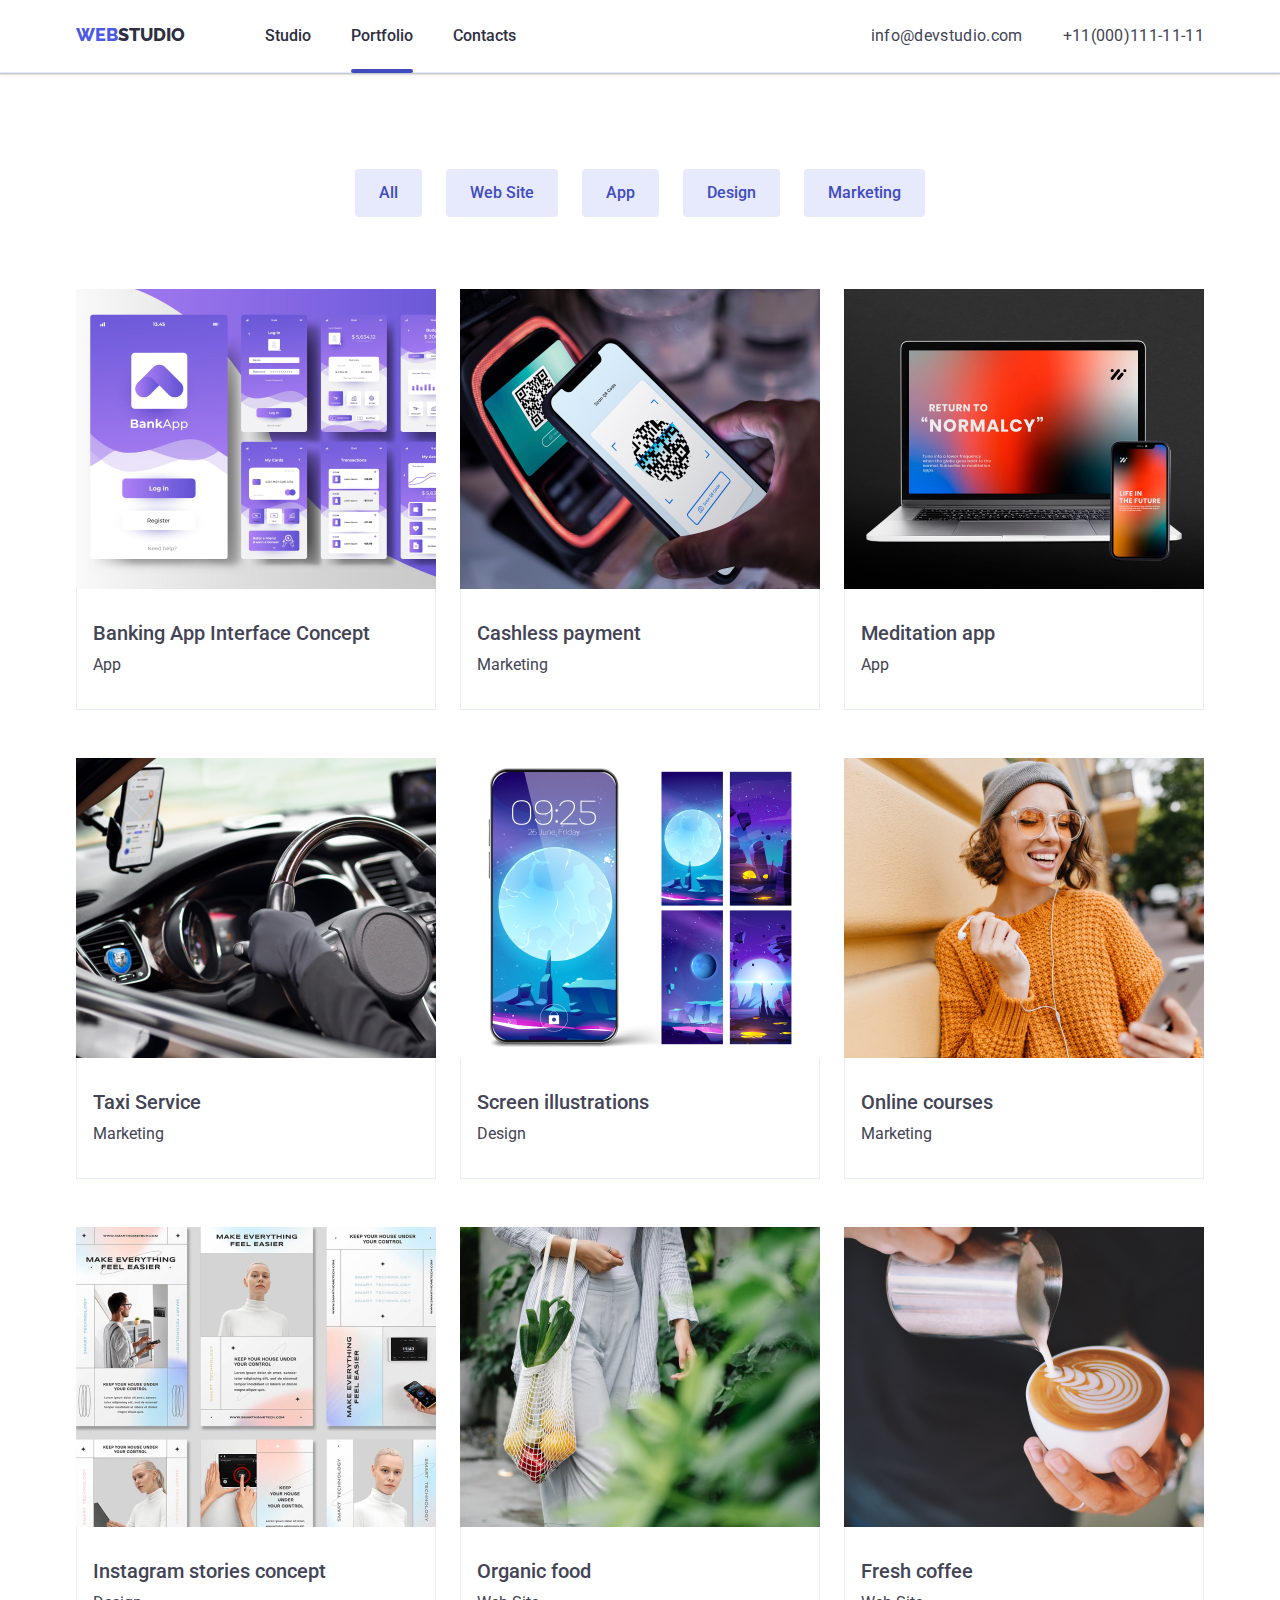
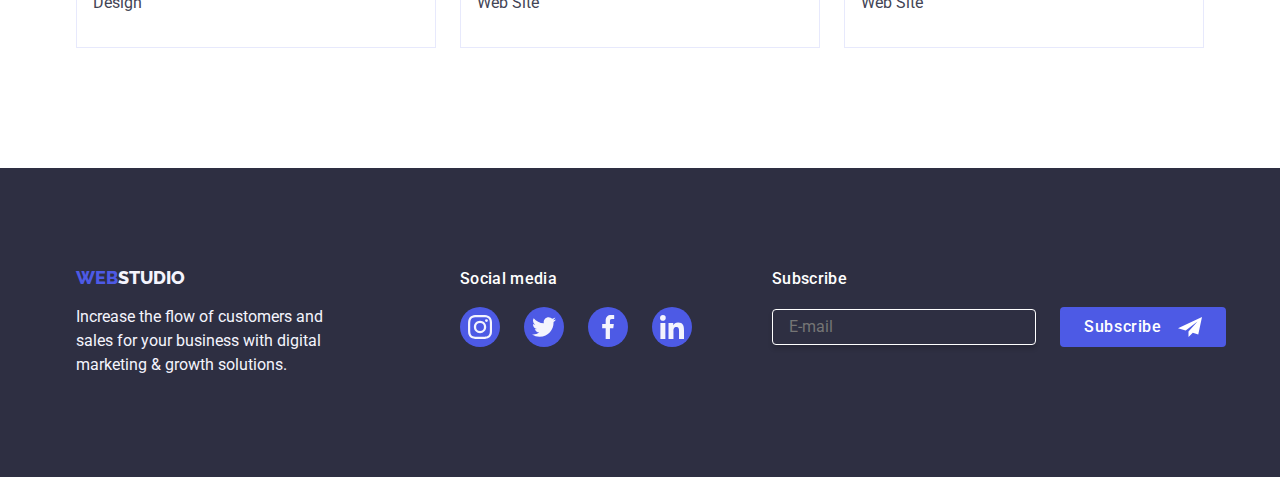
==== portfolio.html @ 3766be9f "Initial commit" ====
<!DOCTYPE html>
<html lang="en">
  <head>
    <meta charset="UTF-8" />
    <meta name="viewport" content="width=device-width, initial-scale=1.0" />
    <title>Web Studio</title>
    <link rel="stylesheet" href="https://cdnjs.cloudflare.com/ajax/libs/modern-normalize/2.0.0/modern-normalize.min.css">
    <link rel="stylesheet" href="./css/styles.css" />
    <link rel="preconnect" href="https://fonts.googleapis.com">
    <link rel="preconnect" href="https://fonts.gstatic.com" crossorigin>
    <link href="https://fonts.googleapis.com/css2?family=Raleway:ital,wght@0,100;0,200;0,300;0,400;0,500;0,600;0,700;0,800;0,900;1,100;1,200;1,300;1,400;1,500;1,600;1,700;1,800;1,900&family=Roboto:ital,wght@0,100;0,300;0,400;0,500;0,700;0,900;1,100;1,300;1,400;1,500;1,700;1,900&display=swap" rel="stylesheet">
  </head>
    <header class="page-header">
      <div class="container header-wrapper">
      <nav>
        <a class="header-logo" href="./index.html"
          ><span class="logo-web">Web</span>Studio</a
        >
        <menu class="menu">
          <li><a href="./index.html">Studio</a></li>
          <li><a class="nav-active" href="./portfolio.html">Portfolio</a></li>
          <li><a href="">Contacts</a></li>
        </menu>
      </nav>
      <div class="contacts-links">
      <ul class="contacts">
        <li>
          <a href="mailto:info@devstudio.com">info@devstudio.com</a>
        </li>
        <li>
          <a href="tel:+110001111111">+11(000)111-11-11</a>
        </li>
      </ul>
      </div>
    </div>
    </header>
    <main>
      <section>
        <div class="section container portfolio-buttons">
        <ul class="portfolio-buttons-list">
          <li>
            <button type="button" class="button">All</button>
          </li>
          <li>
            <button type="button" class="button">Web Site</button>
          </li>
          <li>
            <button type="button" class="button">App</button>
          </li>
          <li>
            <button type="button" class="button">Design</button>
          </li>
          <li>
            <button type="button" class="button">Marketing</button>
          </li>
        </ul>
        </div>
      </section>
      <section class="section section-portfolio">
        <div class="container portfolio-list">
        <ul class="portfolio-items-list">
          <li class="portfoliio-item">
            <a href="#" class="portfolio-link">
              <div class="portfolio-card">
              <img
                src="./images/portfolio1.jpg"
                alt="Bank app in white and purple colors."
                width="360"
                height="300"
              />
              <p class="card-discription">14 Stylish and User-Friendly App Design Concepts · Task Manager App · Calorie Tracker App · Exotic Fruit Ecommerce App · Cloud Storage App</p>
              </div>
              <div class="portfolio-tab">
                <h3 class="tabs-title">Banking App Interface Concept</h3>
                <p class="tabs-text">App</p>
              </div>
            </a>
          </li>
          <li class="item">
            <a href="#" class="portfolio-link">
              <div class="portfolio-card">
              <img
                src="./images/portfolio2.jpg"
                alt="A person pays using a terminal with a QR code."
                width="360"
                height="300"
              />
              <p class="card-discription">14 Stylish and User-Friendly App Design Concepts · Task Manager App · Calorie Tracker App · Exotic Fruit Ecommerce App · Cloud Storage App</p>
              </div>
              <div class="portfolio-tab">
                <h3 class="tabs-title">Cashless payment</h3>
                <p class="tabs-text">Marketing</p>
              </div>
            </a>
          </li>
          <li class="item">
            <a href="#" class="portfolio-link">
              <div class="portfolio-card">
              <img
                src="./images/portfolio3.jpg"
                alt="An app for meditation on the phone and the laptop."
                width="360"
                height="300"
              />
              <p class="card-discription">14 Stylish and User-Friendly App Design Concepts · Task Manager App · Calorie Tracker App · Exotic Fruit Ecommerce App · Cloud Storage App</p>
              </div>
              <div class="portfolio-tab">
                <h3 class="tabs-title">Meditation app</h3>
                <p class="tabs-text">App</p>
              </div>
            </a>
          </li>
          <li class="item">
            <a href="#" class="portfolio-link">
              <div class="portfolio-card">
              <img
                src="./images/portfolio4.jpg"
                alt="The hands are holding  the car's steering wheel, and there's a phone mounted on the windshield"
                width="360"
                height="300"
              />
              <p class="card-discription">14 Stylish and User-Friendly App Design Concepts · Task Manager App · Calorie Tracker App · Exotic Fruit Ecommerce App · Cloud Storage App</p>
              </div>
              <div class="portfolio-tab">
                <h3 class="tabs-title">Taxi Service</h3>
                <p class="tabs-text">Marketing</p>
              </div>
            </a>
          </li>
          <li class="item">
            <a href="#" class="portfolio-link">
              <div class="portfolio-card">
              <img
                src="./images/portfolio5.jpg"
                alt="Design of phone wallpapers with various variations"
                width="360"
                height="300"
              />
              <p class="card-discription">14 Stylish and User-Friendly App Design Concepts · Task Manager App · Calorie Tracker App · Exotic Fruit Ecommerce App · Cloud Storage App</p>
              </div>
              <div class="portfolio-tab">
                <h3 class="tabs-title">Screen illustrations</h3>
                <p class="tabs-text">Design</p>
              </div>
            </a>
          </li>
          <li class="item">
            <a href="#" class="portfolio-link">
              <div class="portfolio-card">
              <img
                src="./images/portfolio6.jpg"
                alt="A girl in an orange sweater is smiling, holding a phone and wearing headphones."
                width="360"
                height="300"
              />
              <p class="card-discription">14 Stylish and User-Friendly App Design Concepts · Task Manager App · Calorie Tracker App · Exotic Fruit Ecommerce App · Cloud Storage App</p>
              </div>
              <div class="portfolio-tab">
                <h3 class="tabs-title">Online courses</h3>
                <p class="tabs-text">Marketing</p>
              </div>
            </a>
          </li>
          <li class="item">
            <a href="#" class="portfolio-link">
              <div class="portfolio-card">
              <img
                src="./images/portfolio7.jpg"
                alt="Concept of instagram stories"
                width="360"
                height="300"
              />
              <p class="card-discription">14 Stylish and User-Friendly App Design Concepts · Task Manager App · Calorie Tracker App · Exotic Fruit Ecommerce App · Cloud Storage App</p>
              </div>
              <div class="portfolio-tab">
                <h3 class="tabs-title">Instagram stories concept</h3>
                <p class="tabs-text">Design</p>
              </div>
            </a>
          </li>
          <li class="item">
            <a href="#" class="portfolio-link">
              <div class="portfolio-card">
              <img
                src="./images/portfolio8.jpg"
                alt="A women in light clothes is carrying a basket with vegetables and fruits"
                width="360"
                height="300"
              />
              <p class="card-discription">14 Stylish and User-Friendly App Design Concepts · Task Manager App · Calorie Tracker App · Exotic Fruit Ecommerce App · Cloud Storage App</p>
              </div>
              <div class="portfolio-tab">
                <h3 class="tabs-title">Organic food</h3>
                <p class="tabs-text">Web Site</p>
              </div>
            </a>
          </li>
          <li class="item"> 
            <a href="#" class="portfolio-link">
              <div class="portfolio-card">
              <img
                src="./images/portfolio9.jpg"
                alt="A barista is pouring coffee into a cup."
                width="360"
                height="300"
              />
              <p class="card-discription">14 Stylish and User-Friendly App Design Concepts · Task Manager App · Calorie Tracker App · Exotic Fruit Ecommerce App · Cloud Storage App</p>
              </div>
              <div class="portfolio-tab">
                <h3 class="tabs-title">Fresh coffee</h3>
                <p class="tabs-text">Web Site</p>
              </div>
            </a>
          </li>
        </ul>
        </div>
      </section>
    </main>
    <footer class="footer">
      <div class="container footer-wrapper">
        <div class="container-footer-logo">
          <a class="footer-logo" href="./index.html"
            ><span class="logo-web">Web</span>Studio</a
          >
          <p>
            Increase the flow of customers and sales for your business with
            digital marketing & growth solutions.
          </p>
        </div>
        <div class="footer-social">
          <p>Social media</p>
          <ul class="footer-social-list">
            <li class="footer-social-item">
              <a class="footer-social-link">
                <svg class="social-icon" width="24" height="24">
                  <use href="./images/icons.svg#icon-instagram-2"></use>
                </svg>
              </a>
            </li>
            <li class="footer-social-item">
              <a class="footer-social-link">
                <svg class="social-icon" width="24" height="24">
                  <use href="./images/icons.svg#icon-twitter-1"></use>
                </svg>
              </a>
            </li>
            <li class="footer-social-item">
              <a class="footer-social-link">
                <svg class="social-icon" width="24" height="24">
                  <use href="./images/icons.svg#icon-facebook-1"></use>
                </svg>
              </a>
            </li>
            <li class="footer-social-item">
              <a class="footer-social-link">
                <svg class="social-icon" width="24" height="24">
                  <use href="./images/icons.svg#icon-linkedin-1"></use>
                </svg>
              </a>
            </li>
          </ul>
        </div>
        <div class="subscribe-footer">
          <div>
            <p class="subscribe-text">Subscribe</p>
          <form class="subscribe-form" action="#">
          <label class="subscribe-label">
            <input class="footer-input" type="email" placeholder="E-mail" id="subscribe-email" name="subscribe-email" />
          </label>
            <button class="subscribe-button" type="submit">Subscribe<svg class="subscribe-icon" width="24" height="24">
              <use href="./images/icons.svg#icon-subscribe"></use>
            </svg></button>
          </form>
        </div>
      </div>
    </footer>
  </body>
</html>
---- css/styles.css ----
:root {
  --iris: #4d5ae5;
  --navyblue: #2e2f42;
  --slate: #434455;
  --ocean: #404bbf;
  --cloud: #f4f4fd;
  --cornflowers: #e7e9fc;
  --white: #fff;
  --lightslate: #8e8f99;
  --green: #31d0aa;
  --navymodal: rgba(46, 47, 66, 0.4);
}
* {
  padding: 0;
  margin: 0;
}
body {
  font-family: "Roboto", sans-serif;
  color: var(--slate);
}
.visually-hidden {
  position: absolute;
  width: 1px;
  height: 1px;
  margin: -1px;
  border: 0;
  padding: 0;

  white-space: nowrap;
  clip-path: inset(100%);
  clip: rect(0 0 0 0);
  overflow: hidden;
}
/* --Header-- */
.page-header {
  border-bottom: 1px solid var(--cornflowers);
  background: var(--white);
  padding: 24px;
  box-shadow: 0px 1px 6px 0px rgba(46, 47, 66, 0.08),
    0px 1px 1px 0px rgba(46, 47, 66, 0.16),
    0px 2px 1px 0px rgba(46, 47, 66, 0.08);
}
.header-wrapper {
  display: flex;
  justify-content: space-between;
  border-bottom: 1px solid var(--cornflower);
  background: var(--white);
  align-items: center;
}
.header-wrapper > nav > menu {
  display: inline-flex;
  list-style-type: none;
  gap: 40px;
}
.header-wrapper > nav > a {
  margin-right: 76px;
}
.nav-active {
  position: relative;
  display: flex;
  color: var(--iris);
}
.nav-active::after {
  content: "";
  position: absolute;
  bottom: -25px;
  width: 100%;
  height: 4px;
  background-color: var(--ocean);
  border-radius: 2px;
}
.container {
  max-width: 1158px;
  padding-inline: 15px;
  margin-inline: auto;
}
.section {
  padding-top: 120px;
  padding-bottom: 120px;
}
.logo-web {
  font-family: "Raleway", serif;
  font-size: 18px;
  line-height: 1.1;
  text-decoration: none;
  text-transform: uppercase;
  font-weight: 800;
  color: var(--iris);
}
.header-logo {
  font-family: "Raleway", serif;
  font-size: 18px;
  line-height: 1.1;
  text-decoration: none;
  text-transform: uppercase;
  font-weight: 800;
  color: var(--navyblue);
}
.menu > li > a {
  font-weight: 500;
  font-size: 16px;
  line-height: 1.5;
  text-decoration: none;
  color: var(--navyblue);
}
.menu > li > a:hover,
.menu > li > a:focus {
  color: var(--ocean);
}
.contacts-links,
.contacts {
  display: flex;
  list-style-type: none;
  gap: 40px;
}
.contacts > li > a {
  font-size: 16px;
  line-height: 1.5;
  text-decoration: none;
  color: var(--slate);
  letter-spacing: 0.02em;
}
.contacts > li > a:hover,
.contacts > li > a:focus {
  color: var(--ocean);
}

/* --Main-- */
.section-index {
  display: flex;
  flex-direction: column;
  gap: 48px;
  max-width: 1440px;
  background-color: var(--navyblue);
  text-align: center;
  align-content: center;
  align-items: center;
  padding: 188px 0;
  background-image: linear-gradient(
      rgba(46, 47, 66, 0.7),
      rgba(46, 47, 66, 0.7)
    ),
    url(../images/people-office-1.jpg);
  background-repeat: no-repeat;
  background-position: center;
  background-size: cover;
}

.section-index > h1 {
  color: var(--white);
  font-size: 56px;
  font-weight: 700;
  line-height: 1.07;
  letter-spacing: 1.12px;
  text-align: center;
  max-width: 496px;
  align-items: center;
}
.button-index {
  display: inline-flex;
  padding: 16px 32px;
  align-items: flex-start;
  gap: 10px;
  font-family: "Roboto", sans-serif;
  font-weight: 500;
  font-size: 16px;
  line-height: 1.5;
  color: var(--white);
  background-color: var(--iris);
  cursor: pointer;
  border-radius: 4px;
  border-color: var(--iris);
  border: none;
}
.button-index:hover,
.button-index:focus {
  background-color: var(--ocean);
  box-shadow: 0px 4px 4px 0px rgba(0, 0, 0, 0.15);
}

/* SVG */

.section-one-svg {
  width: 264px;
  height: 112px;
  display: flex;
  align-items: center;
  justify-content: center;
  border-radius: 4px;
  background-color: var(--cloud);
}
.section-one-icon {
  width: 64px;
  height: 64px;
}
.section-three-socials {
  display: flex;
  list-style-type: none;
  gap: 24px;
  align-items: center;
  justify-content: center;
  padding-top: 8px;
}
.social-item {
  display: flex;
  justify-content: center;
  width: 40px;
  height: 40px;
  fill: var(--white);
  border-radius: 50%;
  background-color: var(--iris);
  transition: 250ms cubic-bezier(0.4, 0, 0.2, 1);
}
.social-link {
  width: 100%;
  height: 100%;
  display: flex;
  align-items: center;
  justify-content: center;
  background-color: var(--iris);
  border-radius: 50%;
  fill: var(--white);
  transition: background-color 250ms cubic-bezier(0.4, 0, 0.2, 1);
}
.social-link:hover,
.social-link:focus {
  background-color: var(--ocean);
  cursor: pointer;
}
.customers-list {
  display: flex;
  gap: 24px;
  list-style-type: none;
  align-items: center;
  justify-content: center;
  width: 100%;
  height: 100%;
}
.customers-item {
  width: calc((100% - 120px) / 6);
  height: 88px;
}
.customers-link {
  display: flex;
  width: 100%;
  height: 100%;
  border-radius: 4px;
  border: 1px solid var(--lightslate);
  color: var(--lightslate);
  align-items: center;
  justify-content: center;
  transition: border-color 250ms cubic-bezier(0.4, 0, 0.2, 1),
    color 250ms cubic-bezier(0.4, 0, 0.2, 1);
}
.customers-link:hover,
.customers-link:focus {
  border-color: var(--ocean);
  color: var(--ocean);
  cursor: pointer;
}

.customers-svg {
  fill: currentColor;
}

/* SVG */

.section-one-text > li > h2 {
  font-weight: 500;
  font-size: 20px;
  line-height: 1.2;
  margin: 0;
}
.section-one-text > li > p {
  font-size: 16px;
  line-height: 1.5;
  width: 264px;
  margin: 0;
}
.advantages-list {
  display: flex;
  flex-direction: row;
  list-style-type: none;
  gap: 26px;
  padding: 0;
  margin: auto;
}
.section-two-wrapper {
  padding-top: 0;
}
.section-two-wrapper > ul > li {
  display: inline-flex;
  flex-direction: column;
  align-items: flex-start;
  max-width: 360px;
  padding-top: 72px;
  gap: 8px;
}
.section-two-title {
  font-weight: 700;
  font-size: 36px;
  line-height: 1.1;
  text-align: center;
  margin: 0;
}
.description-list {
  display: flex;
  flex-direction: row;
  list-style-type: none;
  gap: 26px;
  padding: 0;
  margin: auto;
}
.section-three-title {
  display: flex;
  align-items: center;
  justify-content: center;
  color: var(--navyblue);
  text-align: center;
  font-family: Roboto;
  font-size: 36px;
  font-style: normal;
  font-weight: 700;
  line-height: 1.1;
  letter-spacing: 0.72px;
  padding-bottom: 72px;
  text-transform: capitalize;
  margin: 0px;
}
.section-three-wrapper > ul > li > figure {
  display: inline-flex;
  padding-bottom: 0px;
  flex-direction: column;
  justify-content: center;
  align-items: center;
  gap: 32px;
  padding-bottom: 32px;
  border-radius: 0px 0px 4px 4px;
  background: var(--white, #fff);
  border-radius: 0px 0px 4px 4px;
  background: var(--white, #fff);
  box-shadow: 0px 2px 1px 0px rgba(46, 47, 66, 0.08),
    0px 1px 1px 0px rgba(46, 47, 66, 0.16),
    0px 1px 6px 0px rgba(46, 47, 66, 0.08);
}
.section-three-wrapper > ul > li > figure > figcaption {
  display: flex;
  width: 232px;
  flex-direction: column;
  justify-content: center;
  align-items: center;
  gap: 8px;
  margin: 0;
}
.section-three-text {
  background-color: var(--cloud);
}
.section-three-text > ul > li > figure > figcaption > h3 {
  font-weight: 500;
  font-size: 20px;
  line-height: 1.2;
  margin: 0px;
}
.section-three-text > ul > li > figure > figcaption > p {
  font-size: 16px;
  line-height: 1.5;
  margin: 0px;
}
.team-list {
  display: flex;
  flex-direction: row;
  list-style-type: none;
  gap: 26px;
  padding: 0;
  margin: auto;
}
.index-customers {
  color: var(--navyblue);
  text-align: center;
  font-family: Roboto;
  font-size: 36px;
  font-style: normal;
  font-weight: 700;
  line-height: 1.1%;
  letter-spacing: 0.72px;
  text-transform: capitalize;
  padding-bottom: 72px;
}

.button {
  font-family: "Roboto", sans-serif;
  font-weight: 500;
  font-size: 16px;
  line-height: 1.5;
  border: 1px;
  background-color: var(--cornflowers);
  color: var(--ocean);
  cursor: pointer;
  border-radius: 4px;
}
.button:hover,
.button:focus {
  border: 1px;
  color: var(--white);
  background-color: var(--ocean);
  box-shadow: 0px 2px 2px 0px rgba(0, 0, 0, 0.12),
    0px 2px 1px 0px rgba(0, 0, 0, 0.08), 0px 3px 1px 0px rgba(0, 0, 0, 0.1);
}

/*--Portfolio--*/

.portfolio-buttons {
  padding-bottom: 0;
  padding-top: 96px;
}
.portfolio-buttons > ul {
  display: flex;
  justify-content: center;
  align-items: center;
  gap: 24px;
  list-style-type: none;
}
.portfolio-buttons > ul > li > button {
  display: flex;
  padding: 12px 24px;
  justify-content: center;
  align-items: center;
}
.portfolio-list > ul {
  display: flex;
  flex-wrap: wrap;
  gap: 48px 24px;
  list-style-type: none;
}
.portfolio-buttons-list {
  list-style-type: none;
}
.portfolio-items-list {
  list-style-type: none;
}
.portfolio-item {
  flex-basis: calc((100% - 48px) / 3);
}
.portfolio-card {
  position: relative;
  overflow: hidden;
}
.portfolio-card > img {
  display: block;
  width: 100%;
  height: 100;
  object-fit: cover;
}
.card-discription {
  font-size: 16px;
  font-style: normal;
  font-weight: 400;
  line-height: 1.5;
  letter-spacing: 0.32px;
  padding: 40px 32px 164px 32px;
  position: absolute;
  inset: 0;
  background-color: var(--iris);
  color: #fff;
  translate: 0 100% 0;
  transition: 250ms cubic-bezier(0.4, 0, 0.2, 1);
}
.portfolio-link:hover .card-discription {
  translate: 0;
}
.portfolio-link {
  display: block;
  width: 360px;
  border: 1px solid var(--cornflowers);
  color: inherit;
  text-decoration: none;
}
img {
  display: block;
}
.portfolio-tab {
  display: flex;
  flex-direction: column;
  justify-content: center;
  align-items: flex-start;
  gap: 8px;
  align-self: stretch;
  padding-bottom: 32px;
  border: 1px solid var(--cornflowers);
  border-top: none;
  padding: 32px 16px;
}
.tabs-title {
  font-weight: 500;
  font-size: 20px;
  line-height: 1.2;
}
.tabs-text {
  font-size: 16px;
  line-height: 1.5;
  margin: 0px;
}
.section-portfolio {
  padding-top: 72px;
}
.portfolio-link {
  border: 1px;
}
.portfolio-link:hover,
.portfolio-link:focus {
  box-shadow: 0px 2px 1px 0px rgba(46, 47, 66, 0.08),
    0px 1px 1px 0px rgba(46, 47, 66, 0.16),
    0px 1px 6px 0px rgba(46, 47, 66, 0.08);
}

/* --Footer-- */
.footer-wrapper {
  display: flex;
  align-items: baseline;
}
.container-footer-logo {
  margin-right: 120px;
}
.container-footer-logo > a {
  display: inline-flex;
  align-items: center;
  flex-shrink: 0;
  padding-top: 100px;
  padding-bottom: 17.5px;
}
.footer {
  background-color: var(--navyblue);
}
.container-footer-logo > p {
  width: 264px;
  font-size: 16px;
  line-height: 1.5;
  color: var(--cloud);
  padding-bottom: 100px;
}
.footer-logo {
  font-family: "Raleway", serif;
  font-size: 18px;
  line-height: 1.1;
  text-decoration: none;
  text-transform: uppercase;
  font-weight: 800;
  color: var(--cloud);
}
.footer-social-list {
  display: flex;
  list-style-type: none;
  gap: 24px;
  justify-content: center;
}
.footer-social {
  display: flex;
  flex-direction: column;
  align-items: flex-start;
  justify-content: center;
}
.footer-social > p {
  color: var(--white);
  font-family: Roboto;
  font-size: 16px;
  font-style: normal;
  font-weight: 500;
  line-height: 1.5;
  letter-spacing: 0.02em;
  margin-bottom: 16px;
}

.image:hover,
.image:focus {
  box-shadow: 0px 2px 1px 0px rgba(46, 47, 66, 0.08),
    0px 1px 1px 0px rgba(46, 47, 66, 0.16),
    0px 1px 6px 0px rgba(46, 47, 66, 0.08);
  cursor: pointer;
}
.footer-social-item {
  width: 40px;
  height: 40px;
}
.footer-social-link {
  width: 100%;
  height: 100%;
  display: flex;
  align-items: center;
  justify-content: center;
  background-color: var(--iris);
  border-radius: 50%;
  transition: background-color 250ms cubic-bezier(0.4, 0, 0.2, 1);
}
.footer-social-icon {
  fill: var(--cloud);
  width: 24px;
  height: 24px;
}
.footer-social-link:hover,
.footer-social-link:focus {
  background-color: var(--green);
  cursor: pointer;
}
.subscribe-footer {
  display: flex;
  margin-left: 80px;
}
.footer-input {
  padding: 8px;
  padding-left: 16px;
  width: 264px;
  background-color: transparent;
  color: var(--white);
  border-radius: 4px;
  border: 1px solid var(--white, #fff);
  box-shadow: 0px 4px 4px 0px rgba(0, 0, 0, 0.15);
}
.subscribe-text {
  font-size: 16px;
  font-style: normal;
  font-weight: 500;
  line-height: 1.5;
  letter-spacing: 0.32px;
  color: var(--white);
  padding-bottom: 16px;
}
.subscribe-form {
  display: inline-flex;
  align-items: center;
  justify-content: center;
}
.subscribe-label {
  color: var(--white);
}
.subscribe-button {
  margin-left: 24px;
  padding: 8px 24px;
  background-color: var(--iris);
  border-radius: 4px;
  color: var(--white);
  display: inline-flex;
  gap: 16px;
  align-items: center;
  font-size: 16px;
  font-style: normal;
  font-weight: 500;
  line-height: 1.5;
  letter-spacing: 0.64px;
  border: none;
}
.subscribe-button:hover,
.subscribe-button:focus {
  background-color: var(--ocean);
}
/* --MODAL-- */

.modal {
  position: fixed;
  inset: 0;
  background-color: rgba(0, 0, 0, 0.5);
  opacity: 1;
  pointer-events: all;
  visibility: visible;
  transition: opacity 250ms cubic-bezier(0.4, 0, 0.2, 1);
}
.modal-body {
  position: relative;
  width: 408px;
  max-height: 584px;
  margin: 80px auto 13px auto;
  background-color: var(--white);
}
.modal-title {
  color: var(--navyblue);
  text-align: center;
  font-size: 16px;
  font-style: normal;
  font-weight: 500;
  line-height: 1.5;
  letter-spacing: 0.32px;
  padding-top: 72px;
}
.modal-text {
  font-size: 12px;
  font-style: normal;
  font-weight: 400;
  line-height: 1.16;
  letter-spacing: 0.48px;
  color: var(--lightslate);
}
.input-wrapper {
  display: flex;
  border: 1px solid var(--navymodal);
  border-radius: 4px;
  padding: 8px;
  width: 360px;
  transition: fill 250ms cubic-bezier(0.4, 0, 0.2, 1),
    border-color 250ms cubic-bezier(0.4, 0, 0.2, 1);
}
.model-icon {
  transition: fill 250ms cubic-bezier(0.4, 0, 0.2, 1);
}
.input-wrapper:focus-within {
  border-color: var(--iris);
}
.input-wrapper:focus-within .modal-icon {
  fill: var(--iris);
}
.modal-form {
  display: flex;
  flex-direction: column;
  gap: 8px;
  max-width: 360px;
  margin: 16px 24px 24px 24px;
}
.modal-input {
  border: none;
  flex-grow: 1;
  padding-left: 4px;
}
.modal-textarea {
  width: 360px;
  height: 120px;
  border: 1px solid var(--navymodal);
  border-radius: 4px;
  padding-top: 8px;
  padding-left: 16px;
  resize: none;
}
.modal-textarea:focus {
  border-color: var(--iris);
}
.modal-textarea::placeholder {
  font-size: 12px;
  font-style: normal;
  font-weight: 400;
  line-height: 1.16;
  letter-spacing: 0.48px;
  left: 16px;
  top: 8px;
}
.modal-input:focus {
  outline: none;
}
.modal-pp {
  display: inline-flex;
  align-items: center;
  gap: 8px;
  width: 360px;
  padding-top: 16px;
}
.modal-check-text {
  display: inline-flex;
  align-items: center;
  color: var(--lightslate);
  font-size: 12px;
  font-style: normal;
  font-weight: 400;
  line-height: 1.16;
  letter-spacing: 0.48px;
  width: 360px;
}
.modal-field-span {
  display: inline-flex;
  width: 16px;
  height: 16px;
  border: 1px solid rgba(46, 47, 66, 0.4);
  border-radius: 2px;
  margin-right: 8px;
  align-items: center;
  justify-content: center;
  fill: transparent;
  transition: background-color 250ms cubic-bezier(0.4, 0, 0.2, 1),
    border 250ms cubic-bezier(0.4, 0, 0.2, 1),
    fill 250ms cubic-bezier(0.4, 0, 0.2, 1);
}

.modal-check:checked + .modal-check-text .modal-field-span {
  border-radius: 1px;
  border: none;
  background-color: var(--ocean);
  fill: var(--cloud);
}
.modal-check-link {
  color: var(--iris);
}
.modal-button {
  border-radius: 4px;
  background: var(--iris);
  box-shadow: 0px 4px 4px 0px rgba(0, 0, 0, 0.15);
  color: var(--white);
  font-size: 16px;
  font-style: normal;
  font-weight: 500;
  line-height: 1.5;
  letter-spacing: 0.64px;
  padding: 16px 32px;
  width: 169px;
  margin: auto;
  margin-top: 10px;
  margin-bottom: 24px;
  border: none;
}
.modal-button:hover,
.modal-button:focus {
  background-color: var(--ocean);
  transition: background-color 250ms cubic-bezier(0.4, 0, 0.2, 1);
}
.modal-close {
  position: absolute;
  inset: 1em 1em auto auto;
  width: 24px;
  height: 24px;
  border-radius: 10px;
  color: var(--navyblue);
  background-color: var(--cornflowers);
  border: none;
}
.is-hidden {
  opacity: 0;
  pointer-events: none;
  visibility: hidden;
}
/*--*/
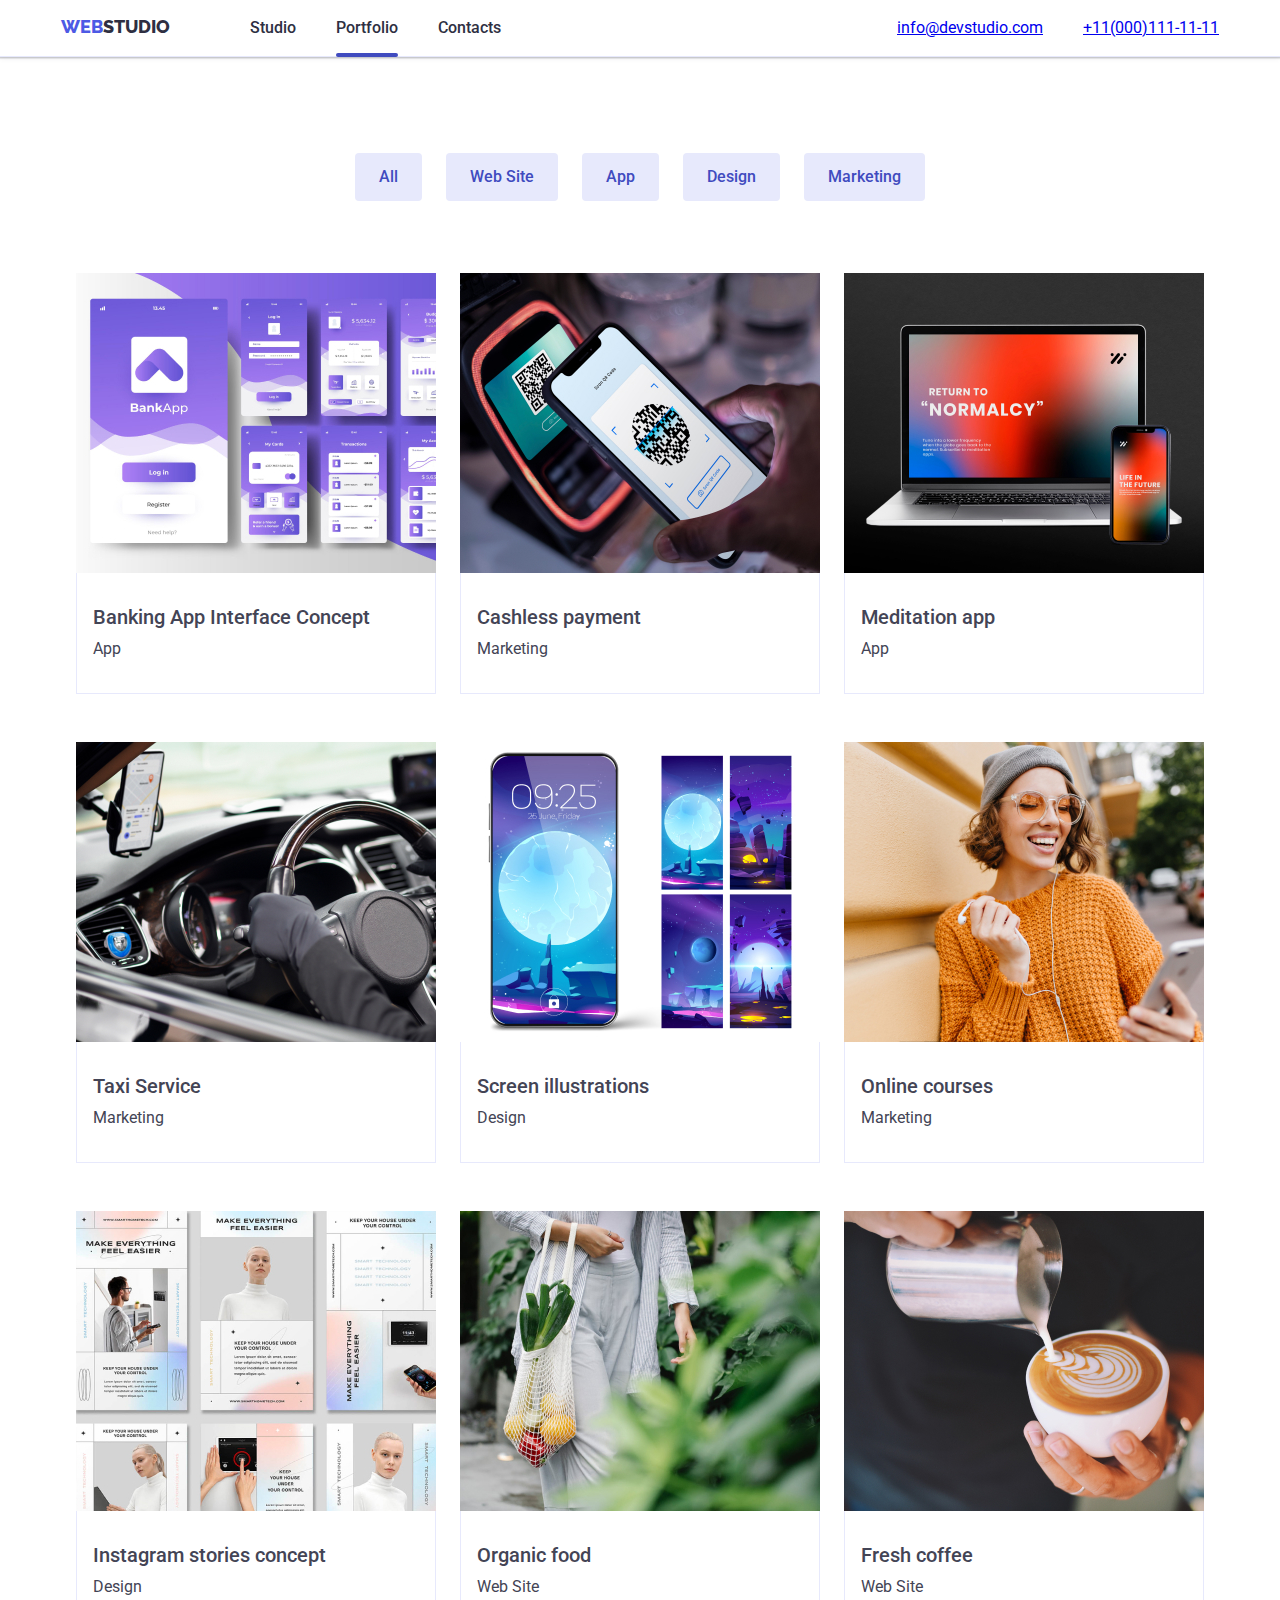
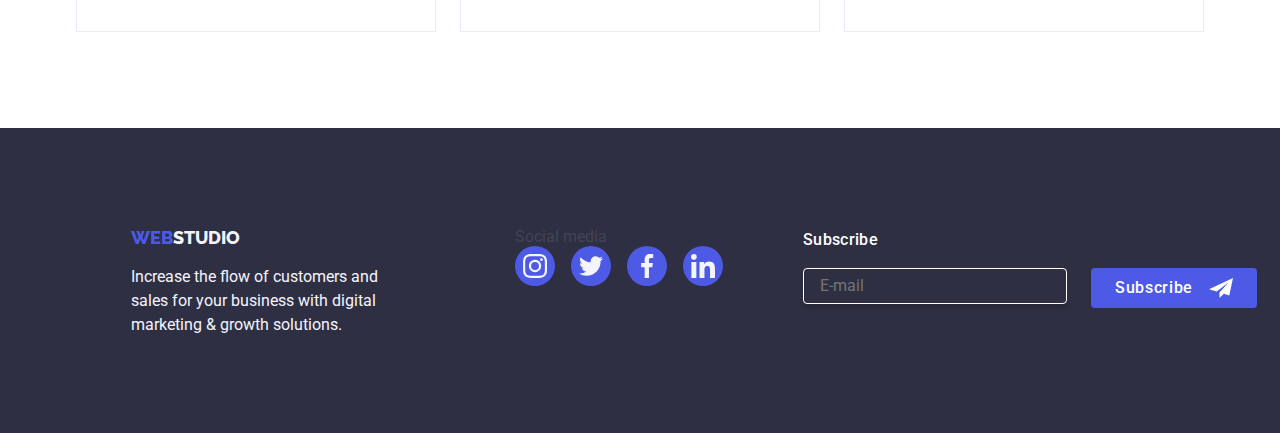
==== commit 9ac31f86: "Update portfolio.html" ====
--- a/portfolio.html
+++ b/portfolio.html
@@ -6,6 +6,7 @@
     <title>Web Studio</title>
     <link rel="stylesheet" href="https://cdnjs.cloudflare.com/ajax/libs/modern-normalize/2.0.0/modern-normalize.min.css">
     <link rel="stylesheet" href="./css/styles.css" />
+    <link rel="stylesheet" href="./css/media.css"/>
     <link rel="preconnect" href="https://fonts.googleapis.com">
     <link rel="preconnect" href="https://fonts.gstatic.com" crossorigin>
     <link href="https://fonts.googleapis.com/css2?family=Raleway:ital,wght@0,100;0,200;0,300;0,400;0,500;0,600;0,700;0,800;0,900;1,100;1,200;1,300;1,400;1,500;1,600;1,700;1,800;1,900&family=Roboto:ital,wght@0,100;0,300;0,400;0,500;0,700;0,900;1,100;1,300;1,400;1,500;1,700;1,900&display=swap" rel="stylesheet">
--- a/css/styles.css
+++ b/css/styles.css
@@ -18,6 +18,21 @@
   font-family: "Roboto", sans-serif;
   color: var(--slate);
 }
+.link {
+  text-decoration: none;
+}
+
+.list {
+  list-style-type: none;
+}
+
+.container {
+  max-width: 1158px;
+  padding-left: 15px;
+  padding-right: 15px;
+  margin: 0 auto;
+}
+
 .visually-hidden {
   position: absolute;
   width: 1px;
@@ -31,7 +46,9 @@
   clip: rect(0 0 0 0);
   overflow: hidden;
 }
+
 /* --Header-- */
+
 .page-header {
   border-bottom: 1px solid var(--cornflowers);
   background: var(--white);
@@ -42,17 +59,18 @@
 }
 .header-wrapper {
   display: flex;
-  justify-content: space-between;
+  /* justify-content: space-between; */
   border-bottom: 1px solid var(--cornflower);
   background: var(--white);
-  align-items: center;
-}
-.header-wrapper > nav > menu {
-  display: inline-flex;
+  /* align-items: center; */
+  padding: 0;
+}
+.menu {
   list-style-type: none;
   gap: 40px;
-}
-.header-wrapper > nav > a {
+  display: none;
+}
+.menu > a {
   margin-right: 76px;
 }
 .nav-active {
@@ -63,20 +81,18 @@
 .nav-active::after {
   content: "";
   position: absolute;
-  bottom: -25px;
+  bottom: -30px;
   width: 100%;
   height: 4px;
   background-color: var(--ocean);
   border-radius: 2px;
 }
-.container {
-  max-width: 1158px;
-  padding-inline: 15px;
-  margin-inline: auto;
-}
+
 .section {
-  padding-top: 120px;
-  padding-bottom: 120px;
+  /* padding-top: 120px;
+  padding-bottom: 120px; */
+  padding-top: 96px;
+  padding-bottom: 96px;
 }
 .logo-web {
   font-family: "Raleway", serif;
@@ -95,6 +111,7 @@
   text-transform: uppercase;
   font-weight: 800;
   color: var(--navyblue);
+  /* padding: 24px 0; */
 }
 .menu > li > a {
   font-weight: 500;
@@ -107,13 +124,11 @@
 .menu > li > a:focus {
   color: var(--ocean);
 }
-.contacts-links,
-.contacts {
-  display: flex;
-  list-style-type: none;
-  gap: 40px;
-}
-.contacts > li > a {
+.contacts-links {
+  display: none;
+  list-style-type: none;
+}
+.contact-item {
   font-size: 16px;
   line-height: 1.5;
   text-decoration: none;
@@ -124,37 +139,178 @@
 .contacts > li > a:focus {
   color: var(--ocean);
 }
-
-/* --Main-- */
+/*---------HEADER-MOBILE---------*/
+
+.menu-button {
+  border: none;
+  background-color: transparent;
+  display: block;
+  margin-left: auto;
+}
+.burger-menu-icon {
+  stroke: var(--navyblue);
+}
+.menu-container .modal-close-btn {
+  background-color: transparent;
+}
+.modal-close-btn {
+  position: absolute;
+  width: 24px;
+  height: 24px;
+  top: 24px;
+  right: 24px;
+  border-radius: 50%;
+  display: flex;
+  align-items: center;
+  justify-content: center;
+  padding: 0;
+  cursor: pointer;
+  transition: background-color 250ms cubic-bezier(0.4, 0, 0.2, 1),
+    border 250ms cubic-bezier(0.4, 0, 0.2, 1);
+  background-color: #e7e9fc;
+  border: 1px solid rgba(0, 0, 0, 0.1);
+}
+.modal-close-btn:hover {
+  background-color: var(--iris);
+  fill: var(--white);
+  stroke: var(--white);
+}
+.menu-container {
+  position: fixed;
+  top: 0;
+  left: 0;
+  width: 100vw;
+  height: 100vh;
+  padding: 80px 40px 40px 40px;
+  background-color: var(--white);
+  z-index: 999;
+  transform: translateX(100%);
+  transition: transform 250ms ease-in-out;
+  display: flex;
+  flex-direction: column;
+  justify-content: space-between;
+  overflow: auto;
+}
+
+.menu-container.is-open {
+  transform: translateX(0);
+}
+.mob-menu-item {
+  margin-bottom: 40px;
+}
+.mob-menu-link {
+  font-size: 36px;
+  font-weight: 700;
+  line-height: 1.1;
+  letter-spacing: 0.02em;
+  text-transform: capitalize;
+  color: var(--navyblue);
+}
+.current-1 {
+  position: relative;
+  color: var(--ocean);
+}
+.number {
+  font-size: 24px;
+  font-weight: 700;
+  line-height: 1.1;
+  letter-spacing: 0.02em;
+  text-transform: capitalize;
+  color: var(--iris);
+}
+.email {
+  font-size: 20px;
+  font-weight: 500;
+  font-style: normal;
+  line-height: 1.2;
+  letter-spacing: 0.02em;
+  color: var(--lightslate);
+}
+.mob-address-contact {
+  margin-bottom: 48px;
+  font-style: normal;
+}
+
+.number-item {
+  margin-bottom: 40px;
+}
+
+.mob-socials-list {
+  display: flex;
+  gap: 24px;
+}
+
+.mob-socials-item {
+  display: flex;
+  width: 40px;
+  height: 40px;
+  fill: var(--white);
+  border-radius: 50%;
+  background-color: var(--iris);
+  transition: 250ms cubic-bezier(0.4, 0, 0.2, 1);
+}
+
+.mob-socials-link {
+  width: 100%;
+  height: 100%;
+  display: flex;
+  align-items: center;
+  justify-content: center;
+  background-color: var(--iris);
+  border-radius: 50%;
+  fill: var(--white);
+  transition: background-color 250ms cubic-bezier(0.4, 0, 0.2, 1);
+}
+
+.mob-socials-icon {
+  fill: var(--cloud);
+}
+
+/* ------------Main------------ */
+
 .section-index {
   display: flex;
   flex-direction: column;
-  gap: 48px;
   max-width: 1440px;
   background-color: var(--navyblue);
   text-align: center;
   align-content: center;
   align-items: center;
-  padding: 188px 0;
+  padding-top: 112px;
+  padding-bottom: 112px;
+  margin: 0 auto;
   background-image: linear-gradient(
       rgba(46, 47, 66, 0.7),
       rgba(46, 47, 66, 0.7)
     ),
-    url(../images/people-office-1.jpg);
+    url(../images/office-1x-mob.jpg);
   background-repeat: no-repeat;
   background-position: center;
   background-size: cover;
 }
+@media (min-device-pixel-ratio: 2),
+  (min-resolution: 192dpi),
+  (min-resolution: 2dppx) {
+  .hero {
+    background-image: linear-gradient(
+        rgba(46, 47, 66, 0.7),
+        rgba(46, 47, 66, 0.7)
+      ),
+      url(./images/office-2x-mob.jpg);
+  }
+}
 
 .section-index > h1 {
   color: var(--white);
-  font-size: 56px;
+  font-size: 36px;
   font-weight: 700;
-  line-height: 1.07;
-  letter-spacing: 1.12px;
+  line-height: 1.1;
+  letter-spacing: 0.02rem;
   text-align: center;
-  max-width: 496px;
-  align-items: center;
+  max-width: 250px;
+  align-items: center;
+  margin: 0 auto;
+  margin-bottom: 100px;
 }
 .button-index {
   display: inline-flex;
@@ -180,7 +336,7 @@
 
 /* SVG */
 
-.section-one-svg {
+/* .advantages-svg {
   width: 264px;
   height: 112px;
   display: flex;
@@ -188,18 +344,11 @@
   justify-content: center;
   border-radius: 4px;
   background-color: var(--cloud);
-}
+} */
 .section-one-icon {
+  display: none;
   width: 64px;
   height: 64px;
-}
-.section-three-socials {
-  display: flex;
-  list-style-type: none;
-  gap: 24px;
-  align-items: center;
-  justify-content: center;
-  padding-top: 8px;
 }
 .social-item {
   display: flex;
@@ -227,66 +376,50 @@
   background-color: var(--ocean);
   cursor: pointer;
 }
-.customers-list {
-  display: flex;
-  gap: 24px;
-  list-style-type: none;
-  align-items: center;
-  justify-content: center;
-  width: 100%;
-  height: 100%;
-}
-.customers-item {
-  width: calc((100% - 120px) / 6);
-  height: 88px;
-}
-.customers-link {
-  display: flex;
-  width: 100%;
-  height: 100%;
-  border-radius: 4px;
-  border: 1px solid var(--lightslate);
-  color: var(--lightslate);
-  align-items: center;
-  justify-content: center;
-  transition: border-color 250ms cubic-bezier(0.4, 0, 0.2, 1),
-    color 250ms cubic-bezier(0.4, 0, 0.2, 1);
-}
-.customers-link:hover,
-.customers-link:focus {
-  border-color: var(--ocean);
-  color: var(--ocean);
-  cursor: pointer;
-}
-
-.customers-svg {
-  fill: currentColor;
-}
-
-/* SVG */
-
-.section-one-text > li > h2 {
-  font-weight: 500;
-  font-size: 20px;
+
+/*------ADVANTAGES-------*/
+
+.advantages-list > li > h2 {
+  /* font-weight: 500;
+  font-size: 36px;
   line-height: 1.2;
-  margin: 0;
-}
-.section-one-text > li > p {
-  font-size: 16px;
+  margin: 0; */
+  font-size: 36px;
+  font-weight: 700;
+  line-height: 1.1;
+  letter-spacing: 0.02em;
+  text-transform: capitalize;
+  text-align: center;
+  align-self: stretch;
+  color: var(--navyblue);
+  margin-bottom: 8px;
+}
+.advantages-list > li > p {
+  /* font-size: 16px;
   line-height: 1.5;
   width: 264px;
-  margin: 0;
+  margin: 0; */
+  font-size: 16px;
+  font-weight: 500;
+  line-height: 1.5;
+  letter-spacing: 0.02em;
+  color: var(--slate);
 }
 .advantages-list {
   display: flex;
-  flex-direction: row;
-  list-style-type: none;
-  gap: 26px;
-  padding: 0;
+  flex-wrap: wrap;
+  list-style-type: none;
+  gap: 72px;
   margin: auto;
+}
+.advantage-item {
 }
 .section-two-wrapper {
   padding-top: 0;
+}
+.description {
+  padding-bottom: 120px;
+  display: none;
 }
 .section-two-wrapper > ul > li {
   display: inline-flex;
@@ -311,7 +444,7 @@
   padding: 0;
   margin: auto;
 }
-.section-three-title {
+.section-team-title {
   display: flex;
   align-items: center;
   justify-content: center;
@@ -327,23 +460,20 @@
   text-transform: capitalize;
   margin: 0px;
 }
-.section-three-wrapper > ul > li > figure {
+.team-item {
   display: inline-flex;
   padding-bottom: 0px;
   flex-direction: column;
-  justify-content: center;
   align-items: center;
   gap: 32px;
   padding-bottom: 32px;
-  border-radius: 0px 0px 4px 4px;
-  background: var(--white, #fff);
   border-radius: 0px 0px 4px 4px;
   background: var(--white, #fff);
   box-shadow: 0px 2px 1px 0px rgba(46, 47, 66, 0.08),
     0px 1px 1px 0px rgba(46, 47, 66, 0.16),
     0px 1px 6px 0px rgba(46, 47, 66, 0.08);
 }
-.section-three-wrapper > ul > li > figure > figcaption {
+.team-item > figcaption {
   display: flex;
   width: 232px;
   flex-direction: column;
@@ -352,28 +482,38 @@
   gap: 8px;
   margin: 0;
 }
-.section-three-text {
+.section-team {
   background-color: var(--cloud);
 }
-.section-three-text > ul > li > figure > figcaption > h3 {
+.team-item > figcaption > h3 {
   font-weight: 500;
   font-size: 20px;
   line-height: 1.2;
   margin: 0px;
 }
-.section-three-text > ul > li > figure > figcaption > p {
+.team-item > figcaption > p {
   font-size: 16px;
   line-height: 1.5;
   margin: 0px;
 }
 .team-list {
   display: flex;
-  flex-direction: row;
-  list-style-type: none;
-  gap: 26px;
-  padding: 0;
-  margin: auto;
-}
+  flex-wrap: wrap;
+  list-style-type: none;
+  gap: 72px;
+  justify-content: center;
+}
+.section-team-socials {
+  display: flex;
+  list-style-type: none;
+  gap: 24px;
+  align-items: center;
+  justify-content: center;
+  padding-top: 8px;
+}
+
+/*-------CUSTOMERS---------*/
+
 .index-customers {
   color: var(--navyblue);
   text-align: center;
@@ -381,10 +521,47 @@
   font-size: 36px;
   font-style: normal;
   font-weight: 700;
-  line-height: 1.1%;
+  line-height: 1.11;
   letter-spacing: 0.72px;
   text-transform: capitalize;
-  padding-bottom: 72px;
+  margin-bottom: 72px;
+}
+
+.customers-list {
+  display: flex;
+  flex-wrap: wrap;
+  gap: 72px 16px;
+  list-style-type: none;
+  align-items: center;
+  justify-content: center;
+  width: 100%;
+}
+.customers-item {
+  /* width: calc((100% - 120px) / 6); */
+  width: calc((100% - 16px) / 2);
+  height: 88px;
+}
+.customers-link {
+  display: flex;
+  width: 100%;
+  height: 100%;
+  border-radius: 4px;
+  border: 1px solid var(--lightslate);
+  color: var(--lightslate);
+  align-items: center;
+  justify-content: center;
+  transition: border-color 250ms cubic-bezier(0.4, 0, 0.2, 1),
+    color 250ms cubic-bezier(0.4, 0, 0.2, 1);
+}
+.customers-link:hover,
+.customers-link:focus {
+  border-color: var(--ocean);
+  color: var(--ocean);
+  cursor: pointer;
+}
+
+.customers-svg {
+  fill: currentColor;
 }
 
 .button {
@@ -513,13 +690,20 @@
     0px 1px 6px 0px rgba(46, 47, 66, 0.08);
 }
 
-/* --Footer-- */
+/* --------Footer-------- */
+
 .footer-wrapper {
-  display: flex;
-  align-items: baseline;
+  /* display: flex;
+  align-items: baseline; */
+  display: flex;
+  flex-wrap: wrap;
+  gap: 72px;
+  justify-content: center;
+  padding-bottom: 96px;
 }
 .container-footer-logo {
-  margin-right: 120px;
+  /* margin-right: 120px; */
+  text-align: center;
 }
 .container-footer-logo > a {
   display: inline-flex;
@@ -536,7 +720,7 @@
   font-size: 16px;
   line-height: 1.5;
   color: var(--cloud);
-  padding-bottom: 100px;
+  /* padding-bottom: 100px; */
 }
 .footer-logo {
   font-family: "Raleway", serif;
@@ -550,16 +734,14 @@
 .footer-social-list {
   display: flex;
   list-style-type: none;
-  gap: 24px;
+  gap: 16px;
   justify-content: center;
 }
 .footer-social {
-  display: flex;
-  flex-direction: column;
-  align-items: flex-start;
-  justify-content: center;
-}
-.footer-social > p {
+  /* display: flex;
+  flex-direction: column; */
+}
+.footer-social-title {
   color: var(--white);
   font-family: Roboto;
   font-size: 16px;
@@ -568,6 +750,7 @@
   line-height: 1.5;
   letter-spacing: 0.02em;
   margin-bottom: 16px;
+  text-align: center;
 }
 
 .image:hover,
@@ -602,13 +785,17 @@
   cursor: pointer;
 }
 .subscribe-footer {
-  display: flex;
-  margin-left: 80px;
+  /* display: flex;
+  margin-left: 80px; */
+  display: flex;
+  flex-direction: column;
+  text-align: center;
 }
 .footer-input {
   padding: 8px;
   padding-left: 16px;
-  width: 264px;
+  /* width: 264px; */
+  width: 100%;
   background-color: transparent;
   color: var(--white);
   border-radius: 4px;
@@ -625,15 +812,20 @@
   padding-bottom: 16px;
 }
 .subscribe-form {
-  display: inline-flex;
-  align-items: center;
-  justify-content: center;
+  /* display: inline-flex;
+  align-items: center;
+  justify-content: center; */
+  display: flex;
+  flex-wrap: wrap;
+  justify-content: center;
+  gap: 24px;
 }
 .subscribe-label {
   color: var(--white);
+  width: 100%;
 }
 .subscribe-button {
-  margin-left: 24px;
+  /* margin-left: 24px; */
   padding: 8px 24px;
   background-color: var(--iris);
   border-radius: 4px;
@@ -654,112 +846,138 @@
 }
 /* --MODAL-- */
 
+.backdrop {
+  position: fixed;
+  width: 100%;
+  height: 100%;
+  background-color: rgba(76, 76, 76, 0.596);
+  top: 0;
+  transition: opacity 300ms linear, visibility 300ms linear;
+  background-color: rgba(46, 47, 66, 0.4);
+  transition: opacity 250ms cubic-bezier(0.4, 0, 0.2, 1),
+    visibility 250ms cubic-bezier(0.4, 0, 0.2, 1);
+}
+
 .modal {
-  position: fixed;
-  inset: 0;
-  background-color: rgba(0, 0, 0, 0.5);
-  opacity: 1;
-  pointer-events: all;
-  visibility: visible;
-  transition: opacity 250ms cubic-bezier(0.4, 0, 0.2, 1);
-}
-.modal-body {
-  position: relative;
-  width: 408px;
-  max-height: 584px;
-  margin: 80px auto 13px auto;
-  background-color: var(--white);
-}
+  position: absolute;
+  top: 50%;
+  left: 50%;
+  transform: translate(-50%, -50%) scale(1);
+  /* width: 408px; */
+  width: 300px;
+  min-height: 584px;
+  border-radius: 4px;
+  background: #fcfcfc;
+  box-shadow: 0px 2px 1px 0px rgba(0, 0, 0, 0.2),
+    0px 1px 3px 0px rgba(0, 0, 0, 0.12), 0px 1px 1px 0px rgba(0, 0, 0, 0.14);
+  transition: transform 250ms cubic-bezier(0.4, 0, 0.2, 1);
+  padding-top: 72px;
+  padding-right: 16px;
+  padding-bottom: 24px;
+  padding-left: 16px;
+}
+
 .modal-title {
+  font-family: Roboto;
+  font-size: 16px;
+  font-style: normal;
+  font-weight: 500;
+  line-height: 1.5;
+  letter-spacing: 0.02em;
+  text-align: center;
+  margin-bottom: 16px;
   color: var(--navyblue);
-  text-align: center;
-  font-size: 16px;
-  font-style: normal;
-  font-weight: 500;
-  line-height: 1.5;
-  letter-spacing: 0.32px;
-  padding-top: 72px;
-}
-.modal-text {
+}
+
+.modal-field {
+  margin-bottom: 8px;
+}
+
+.modal-input {
+  width: 100%;
+  height: 40px;
+  background-color: transparent;
+  border: 1px solid var(--navyblue-modal, rgba(46, 47, 66, 0.4));
+  border-radius: 4px;
+  padding-left: 38px;
+  padding-right: 16px;
+  outline: transparent;
+  transition: border-color 250ms cubic-bezier(0.4, 0, 0.2, 1);
+}
+
+.modal-input:focus {
+  border-color: var(--iris);
+}
+
+.modal-input:focus + .modal-icon {
+  fill: var(--iris);
+}
+
+.modal-label {
+  font-family: Roboto;
   font-size: 12px;
   font-style: normal;
   font-weight: 400;
-  line-height: 1.16;
-  letter-spacing: 0.48px;
+  line-height: 1.17;
+  letter-spacing: 0.04em;
+  margin-bottom: 4px;
+  display: block;
+  color: var(--lightslate, #8e8f99);
+}
+
+.modal-input-wrap {
+  position: relative;
+}
+
+.modal-icon {
+  fill: var(--navyblue);
+  position: absolute;
+  left: 16px;
+  top: 50%;
+  transform: translateY(-50%);
+  transition: fill 250ms cubic-bezier(0.4, 0, 0.2, 1);
+}
+
+.modal-comment {
+  width: 100%;
+  height: 120px;
+  background-color: transparent;
+  border: 1px solid var(--navyblue-modal, rgba(46, 47, 66, 0.4));
+  border-radius: 4px;
+  padding: 8px 16px;
+  outline: transparent;
+  transition: border-color 250ms cubic-bezier(0.4, 0, 0.2, 1);
+  resize: none;
+  font-size: 12px;
+  line-height: 1.17;
+  letter-spacing: 0.04em;
+  color: var(--navyblue-modal, rgba(46, 47, 66, 0.7));
+}
+
+.modal-comment::placeholder {
   color: var(--lightslate);
-}
-.input-wrapper {
-  display: flex;
-  border: 1px solid var(--navymodal);
-  border-radius: 4px;
-  padding: 8px;
-  width: 360px;
-  transition: fill 250ms cubic-bezier(0.4, 0, 0.2, 1),
-    border-color 250ms cubic-bezier(0.4, 0, 0.2, 1);
-}
-.model-icon {
-  transition: fill 250ms cubic-bezier(0.4, 0, 0.2, 1);
-}
-.input-wrapper:focus-within {
-  border-color: var(--iris);
-}
-.input-wrapper:focus-within .modal-icon {
-  fill: var(--iris);
-}
-.modal-form {
-  display: flex;
-  flex-direction: column;
-  gap: 8px;
-  max-width: 360px;
-  margin: 16px 24px 24px 24px;
-}
-.modal-input {
-  border: none;
-  flex-grow: 1;
-  padding-left: 4px;
-}
-.modal-textarea {
-  width: 360px;
-  height: 120px;
-  border: 1px solid var(--navymodal);
-  border-radius: 4px;
-  padding-top: 8px;
-  padding-left: 16px;
-  resize: none;
-}
-.modal-textarea:focus {
-  border-color: var(--iris);
-}
-.modal-textarea::placeholder {
-  font-size: 12px;
+  opacity: 0.5;
+}
+
+.modal-comment:focus {
+  border: 1px solid var(--iris);
+}
+
+.modal-check-text {
+  font-family: Roboto;
+  font-size: 9px;
   font-style: normal;
   font-weight: 400;
-  line-height: 1.16;
-  letter-spacing: 0.48px;
-  left: 16px;
-  top: 8px;
-}
-.modal-input:focus {
-  outline: none;
-}
-.modal-pp {
-  display: inline-flex;
-  align-items: center;
-  gap: 8px;
-  width: 360px;
-  padding-top: 16px;
-}
-.modal-check-text {
-  display: inline-flex;
-  align-items: center;
+  line-height: 1.17;
+  letter-spacing: 0.04em;
   color: var(--lightslate);
-  font-size: 12px;
-  font-style: normal;
-  font-weight: 400;
-  line-height: 1.16;
-  letter-spacing: 0.48px;
-  width: 360px;
-}
+  align-items: center;
+}
+
+.modal-check-link {
+  color: var(--iris);
+}
+
 .modal-field-span {
   display: inline-flex;
   width: 16px;
@@ -781,40 +999,74 @@
   background-color: var(--ocean);
   fill: var(--cloud);
 }
-.modal-check-link {
-  color: var(--iris);
-}
-.modal-button {
+
+.modal-field-comment {
+  margin-bottom: 16px;
+}
+
+.modal-field-checkbox {
+  margin-bottom: 24px;
+}
+
+.send-modal-btn {
+  font-family: Roboto, sans-serif;
+  font-size: 16px;
+  font-weight: 500;
+  line-height: 1.5;
+  letter-spacing: 0.04em;
+  color: var(--white);
+  cursor: pointer;
+  background: var(--iris);
+  background-color: var(--iris);
+  display: block;
+  padding: 16px 32px;
+  gap: 10px;
   border-radius: 4px;
-  background: var(--iris);
   box-shadow: 0px 4px 4px 0px rgba(0, 0, 0, 0.15);
-  color: var(--white);
-  font-size: 16px;
-  font-style: normal;
-  font-weight: 500;
-  line-height: 1.5;
-  letter-spacing: 0.64px;
-  padding: 16px 32px;
-  width: 169px;
-  margin: auto;
-  margin-top: 10px;
-  margin-bottom: 24px;
   border: none;
-}
-.modal-button:hover,
-.modal-button:focus {
+  margin: 0 auto;
+  min-width: 169px;
+  height: 56px;
+  transition: background-color 250ms cubic-bezier(0.4, 0, 0.2, 1);
+}
+
+.send-modal-btn:hover,
+.send-modal-btn:focus {
   background-color: var(--ocean);
   transition: background-color 250ms cubic-bezier(0.4, 0, 0.2, 1);
 }
-.modal-close {
+
+.backdrop.is-hidden .modal {
+  transform: translate(-50%, -50%) scale(0);
+}
+
+.close-btn-icon {
+  transition: fill 250ms cubic-bezier(0.4, 0, 0.2, 1);
+}
+
+.modal-close-btn {
   position: absolute;
-  inset: 1em 1em auto auto;
   width: 24px;
   height: 24px;
-  border-radius: 10px;
-  color: var(--navyblue);
-  background-color: var(--cornflowers);
+  top: 24px;
+  right: 24px;
+  border-radius: 50%;
+  display: flex;
+  align-items: center;
+  justify-content: center;
+  padding: 0;
+  cursor: pointer;
+  transition: background-color 250ms cubic-bezier(0.4, 0, 0.2, 1),
+    border 250ms cubic-bezier(0.4, 0, 0.2, 1);
+  background-color: #e7e9fc;
+  border: 1px solid rgba(0, 0, 0, 0.1);
+}
+
+.modal-close-btn:hover,
+.modal-close-btn:focus {
+  fill: var(--white);
   border: none;
+  background-color: var(--ocean);
 }
 .is-hidden {
   opacity: 0;
--- a/css/media.css
+++ b/css/media.css
@@ -0,0 +1,261 @@
+/*----------MOBILE---------*/
+@media screen and (max-width: 428px) {
+  .container {
+    max-width: 426px;
+  }
+  .contacts-links,
+  .contacts {
+    list-style-type: none;
+  }
+  .advantages-item {
+    width: 100%;
+  }
+}
+
+/*------------TABLET------------*/
+
+@media screen and (min-width: 768px) {
+  .container {
+    max-width: 766px;
+  }
+  .page-header {
+    padding: 16px;
+  }
+
+  .menu-button,
+  .menu-container {
+    display: none;
+  }
+  .header-wrapper {
+    justify-content: space-between;
+    align-items: center;
+  }
+
+  .menu {
+    display: inline-flex;
+    justify-content: center;
+    padding-left: 120px;
+  }
+  .contacts-links,
+  .contacts {
+    display: flex;
+    flex-direction: column;
+    gap: 12px;
+  }
+  .contacts {
+    list-style-type: none;
+  }
+  .contact-item {
+    font-size: 12px;
+    font-style: normal;
+    font-weight: 400;
+    line-height: 1.16;
+    letter-spacing: 0.48px;
+  }
+  .section-index {
+    background-image: linear-gradient(
+        rgba(46, 47, 66, 0.7),
+        rgba(46, 47, 66, 0.7)
+      ),
+      url(../images/office-1x-tab.jpg);
+    width: 100%;
+  }
+
+  @media (min-device-pixel-ratio: 2),
+    (min-resolution: 192dpi),
+    (min-resolution: 2dppx) {
+    .section-index {
+      background-image: linear-gradient(
+          rgba(46, 47, 66, 0.7),
+          rgba(46, 47, 66, 0.7)
+        ),
+        url(../images/office-2x-tab.jpg);
+    }
+  }
+  .section-index > h1 {
+    font-size: 56px;
+    font-style: normal;
+    font-weight: 700;
+    line-height: 1.07;
+    letter-spacing: 1.12px;
+    max-width: 496px;
+  }
+  .advantages-list {
+    padding: 0;
+    gap: 72px 24px;
+  }
+  .advantage-item {
+    width: calc((100% - 24px) / 2);
+  }
+  .advantages-list > li > h2 {
+    text-align: left;
+  }
+  .team-list {
+    gap: 64px 24px;
+    justify-content: center;
+  }
+
+  .customers-list {
+    gap: 72px 24px;
+    padding-left: 108px;
+    padding-right: 108px;
+  }
+  .customers-item {
+    width: calc((100% - 48px) / 3);
+  }
+  .footer-wrapper {
+    justify-content: center;
+    gap: 72px 24px;
+  }
+  .container-footer-logo {
+    text-align: left;
+    margin-left: 108px;
+  }
+  .footer-social {
+    margin-right: auto;
+    margin-top: 96px;
+  }
+  .footer-social-title {
+    text-align: left;
+  }
+  .subscribe-footer {
+    text-align: left;
+    margin-right: auto;
+    margin-left: 108px;
+  }
+  .subscribe-form {
+    flex-wrap: nowrap;
+    justify-content: center;
+  }
+  .footer-input {
+    width: 264px;
+  }
+  .modal {
+    width: 408px;
+    padding-top: 72px;
+    padding-right: 25px;
+    padding-bottom: 24px;
+    padding-left: 23px;
+    transform: translate(-50%, -50%) scale(1);
+  }
+}
+
+/*------------DESKTOP----------*/
+
+@media screen and (min-width: 1158px) {
+  .container {
+    max-width: 1158px;
+  }
+  .contacts-links,
+  .contacts {
+    flex-direction: row;
+    gap: 40px;
+  }
+  .contacts {
+  }
+  .contact-item {
+    font-size: 16px;
+    font-style: normal;
+    font-weight: 400;
+    line-height: 1.5;
+    letter-spacing: 0.32px;
+  }
+  .menu {
+    padding-left: 76px;
+  }
+  .nav-active::after {
+    bottom: -17px;
+  }
+  .section-index {
+    padding-top: 188px;
+    padding-bottom: 188px;
+    background-image: linear-gradient(
+        rgba(46, 47, 66, 0.7),
+        rgba(46, 47, 66, 0.7)
+      ),
+      url(../images/office-1x-des.jpg);
+  }
+
+  @media (min-device-pixel-ratio: 2),
+    (min-resolution: 192dpi),
+    (min-resolution: 2dppx) {
+    .section-index {
+      background-image: linear-gradient(
+          rgba(46, 47, 66, 0.7),
+          rgba(46, 47, 66, 0.7)
+        ),
+        url(../images/office-2x-des.jpg);
+    }
+  }
+  .advantages {
+    padding-top: 120px;
+    padding-bottom: 120px;
+  }
+  .advantage-item {
+    width: calc((100% - 72px) / 4);
+  }
+  .advantages-list > li > h2 {
+    font-size: 20px;
+    font-weight: 500;
+    line-height: 1.2;
+    letter-spacing: 0.02em;
+    text-align: left;
+  }
+  .advantages-list > li > p {
+    font-size: 16px;
+    font-weight: 400;
+    line-height: 1.5;
+    letter-spacing: 0.02em;
+  }
+  .advantages-svg {
+    width: 264px;
+    height: 112px;
+    display: flex;
+    align-items: center;
+    justify-content: center;
+    border-radius: 4px;
+    background-color: var(--cloud);
+  }
+  .section-one-icon {
+    display: flex;
+  }
+  .description {
+    display: block;
+  }
+  .customers-list {
+    gap: 24px;
+    flex-wrap: nowrap;
+    padding-left: 0;
+    padding-right: 0;
+  }
+  .customers-item {
+    width: ((100% - 120px) / 6);
+  }
+  .footer-wrapper {
+    flex-wrap: nowrap;
+    gap: 0;
+  }
+  .footer-social {
+    margin-left: 120px;
+    margin-top: 100px;
+  }
+  .subscribe-footer {
+    margin-left: 80px;
+    margin-top: 100px;
+  }
+  .modal {
+    width: 408px;
+    padding-top: 72px;
+    padding-right: 24px;
+    padding-bottom: 24px;
+    padding-left: 24px;
+    transform: translate(-50%, -50%) scale(1);
+  }
+  .modal-check-text {
+    font-size: 12px;
+    font-style: normal;
+    font-weight: 400;
+    line-height: 1.16;
+    letter-spacing: 0.48px;
+  }
+}
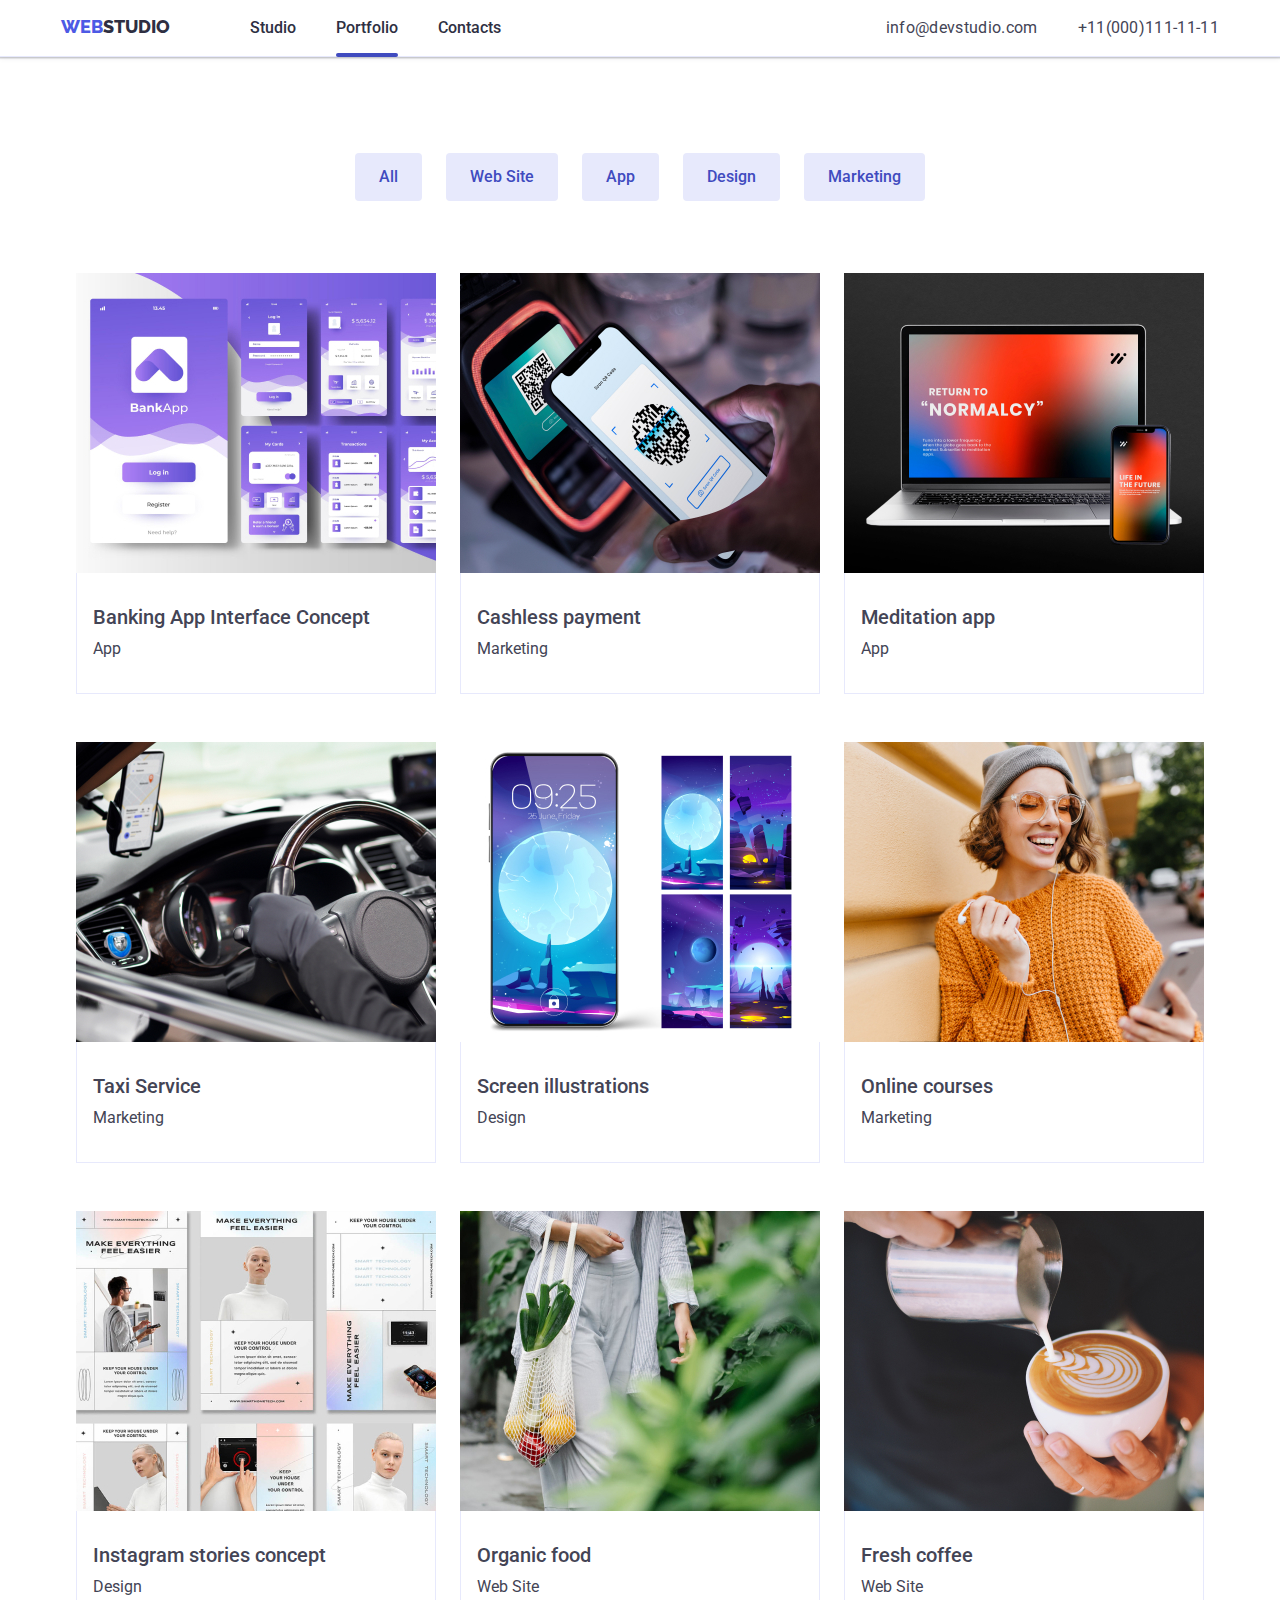
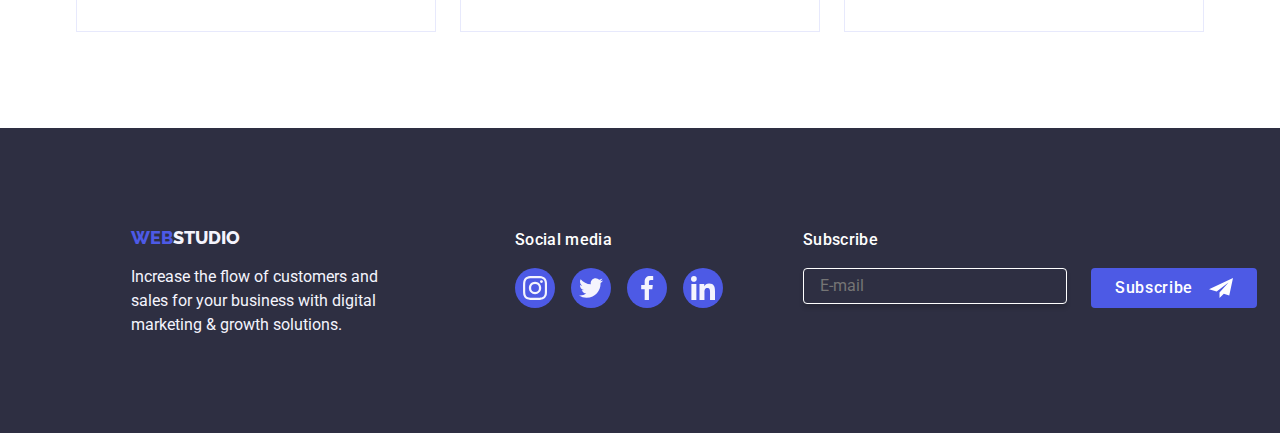
==== commit 69225224: "done?" ====
--- a/portfolio.html
+++ b/portfolio.html
@@ -26,10 +26,10 @@
       <div class="contacts-links">
       <ul class="contacts">
         <li>
-          <a href="mailto:info@devstudio.com">info@devstudio.com</a>
+          <a class="contact-item" href="mailto:info@devstudio.com">info@devstudio.com</a>
         </li>
         <li>
-          <a href="tel:+110001111111">+11(000)111-11-11</a>
+          <a class="contact-item" href="tel:+110001111111">+11(000)111-11-11</a>
         </li>
       </ul>
       </div>
@@ -229,7 +229,7 @@
           </p>
         </div>
         <div class="footer-social">
-          <p>Social media</p>
+          <p class="footer-social-title">Social media</p>
           <ul class="footer-social-list">
             <li class="footer-social-item">
               <a class="footer-social-link">
--- a/css/styles.css
+++ b/css/styles.css
@@ -412,8 +412,7 @@
   gap: 72px;
   margin: auto;
 }
-.advantage-item {
-}
+
 .section-two-wrapper {
   padding-top: 0;
 }
--- a/css/media.css
+++ b/css/media.css
@@ -16,7 +16,6 @@
 
 @media screen and (min-width: 768px) {
   .container {
-    max-width: 766px;
   }
   .page-header {
     padding: 16px;
@@ -58,7 +57,6 @@
         rgba(46, 47, 66, 0.7)
       ),
       url(../images/office-1x-tab.jpg);
-    width: 100%;
   }
 
   @media (min-device-pixel-ratio: 2),
@@ -144,14 +142,11 @@
 
 @media screen and (min-width: 1158px) {
   .container {
-    max-width: 1158px;
   }
   .contacts-links,
   .contacts {
     flex-direction: row;
     gap: 40px;
-  }
-  .contacts {
   }
   .contact-item {
     font-size: 16px;
